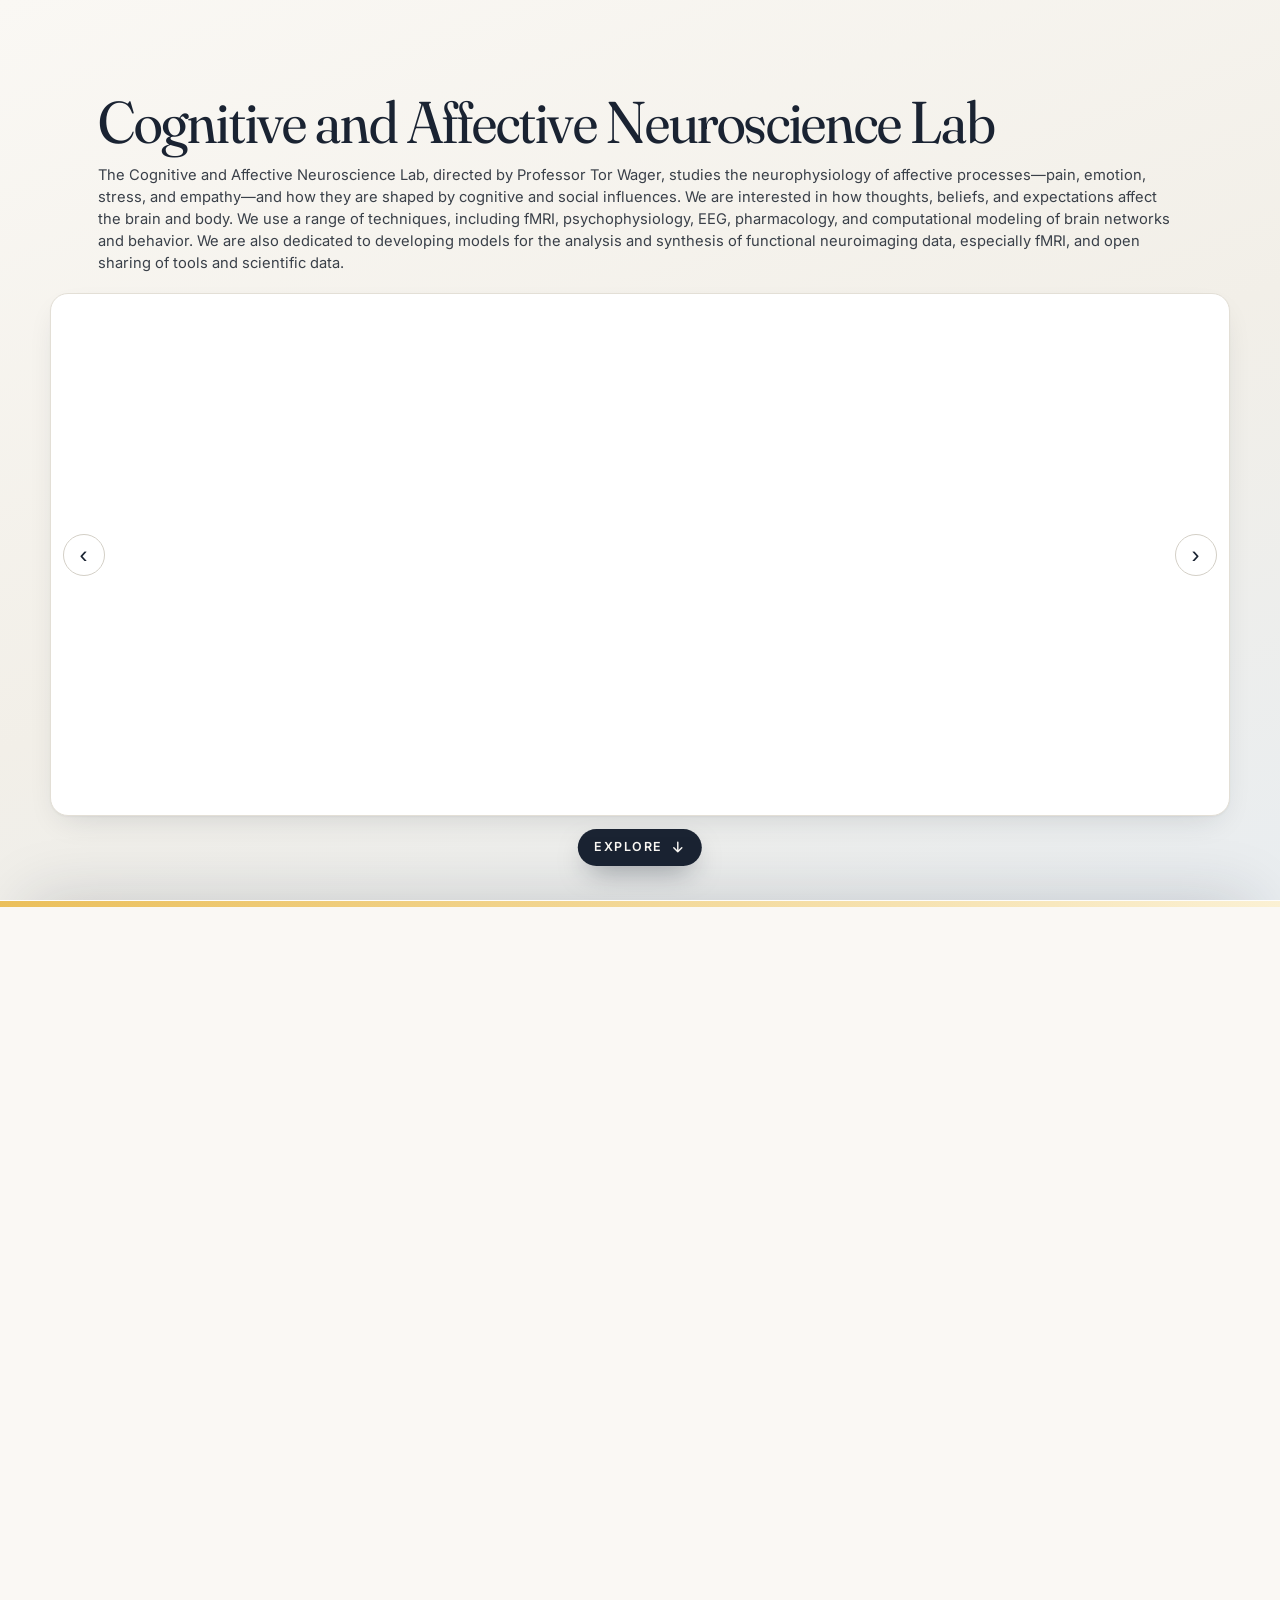
==== site/index.html @ 68ef362b "Link papers to GitHub code, paradigms and data; add Neuromarker Gallery tiles - 69 new links in data" ====
<!doctype html>
<html lang="en">
<head>
<meta charset="utf-8">
<meta name="viewport" content="width=device-width, initial-scale=1">
<title>CANlab · Cognitive and Affective Neuroscience Lab, Dartmouth</title>
<meta name="description" content="The Cognitive and Affective Neuroscience Lab (Tor Wager, Dartmouth College) studies the neurophysiology of pain, emotion, stress and empathy, and how beliefs, expectations and social context shape the brain and body. Publications, people, research themes, tools and news.">
<link rel="alternate" type="application/rss+xml" title="CANlab: new papers" href="feed.xml">
<link rel="preconnect" href="https://fonts.googleapis.com"><link rel="preconnect" href="https://fonts.gstatic.com" crossorigin>
<link href="https://fonts.googleapis.com/css2?family=Fraunces:ital,opsz,wght,SOFT@0,9..144,300..600,0..100;1,9..144,300..600,0..100&family=Inter:wght@400;500;600&family=JetBrains+Mono:wght@400;500&display=swap" rel="stylesheet">
<meta property="og:site_name" content="CANlab">
<meta property="og:title" content="CANlab · Cognitive and Affective Neuroscience Lab, Dartmouth">
<meta property="og:description" content="How beliefs, expectations and social context shape pain, emotion and the body. Publications, people, research, tools and news from Tor Wager's lab at Dartmouth.">
<meta property="og:type" content="website">
<meta property="og:url" content="https://torwager.github.io/canlab/">
<meta property="og:image" content="https://torwager.github.io/canlab/assets/og.jpg">
<meta property="og:image:width" content="1200"><meta property="og:image:height" content="630">
<meta property="og:image:alt" content="CANlab logo: a brain outline linked to three response surfaces, Cognitive and Affective Neuroscience">
<meta name="twitter:card" content="summary_large_image">
<meta name="twitter:image" content="https://torwager.github.io/canlab/assets/og.jpg">
<link rel="canonical" href="https://torwager.github.io/canlab/">
<link rel="icon" href="assets/favicon.svg?v=3" type="image/svg+xml"><link rel="alternate icon" href="assets/favicon-32.png?v=3" sizes="32x32"><link rel="apple-touch-icon" href="assets/apple-touch-icon.png?v=3">
<link rel="stylesheet" href="assets/app.css?v=6">
<script type="application/ld+json">
{"@context":"https://schema.org","@type":"ResearchOrganization","name":"Cognitive and Affective Neuroscience Lab","alternateName":"CANlab","url":"https://torwager.github.io/canlab/","logo":"https://torwager.github.io/canlab/assets/icon-192.png","parentOrganization":{"@type":"CollegeOrUniversity","name":"Dartmouth College","url":"https://home.dartmouth.edu/"},"founder":{"@type":"Person","name":"Tor D. Wager","jobTitle":"Diana L. Taylor Distinguished Professor in Neuroscience","sameAs":["https://scholar.google.com/citations?user=8b7b-6EAAAAJ","https://github.com/torwager"]},"address":{"@type":"PostalAddress","addressLocality":"Hanover","addressRegion":"NH","addressCountry":"US"},"sameAs":["https://github.com/canlab","https://canlab.github.io","https://sites.dartmouth.edu/canlab/"]}
</script>
<style>
  .curtain { position: relative; }
  .curtain-media { position: sticky; top: 0; height: 100vh; height: 100svh; overflow: hidden; z-index: 0; background: linear-gradient(160deg, var(--bg) 0%, var(--bg-2) 55%, var(--bg-3) 100%); }
  .curtain-media { display: flex; flex-direction: column; }
  .banner-wrap { padding: 88px var(--pad) 0; max-width: var(--max); margin: 0 auto; width: 100%; }
  .banner { font-size: clamp(1.9rem, 4.6vw, 4.2rem); letter-spacing: -.015em; margin: 0 0 .5rem; max-width: none; white-space: nowrap; }
  @media (max-width: 760px) { .banner { white-space: normal; } }
  .banner-wrap .lede { font-size: clamp(.92rem, 1.05vw, 1.02rem); color: var(--ink-2); max-width: none; margin: 0 0 1.2rem; line-height: 1.5; }
  .gallery { position: relative; flex: 1; min-height: 0; margin: 0 var(--pad) 84px; max-width: var(--max); width: calc(100% - 2 * var(--pad)); align-self: center; border-radius: var(--radius); overflow: hidden; background: #fff; border: 1px solid var(--line); box-shadow: var(--shadow); }
  .gallery-track { position: absolute; inset: 0; }
  .gallery-track .frame { position: absolute; inset: 0; display: flex; gap: 6px; padding: 6px; background: #fff; opacity: 0; transition: opacity .9s var(--ease); }
  .gallery-track .frame.on { opacity: 1; }
  .gallery-track .frame img { height: 100%; min-width: 0; object-fit: cover; border-radius: 8px; display: block; }
  .gallery-btn { position: absolute; top: 50%; transform: translateY(-50%); width: 42px; height: 42px; border-radius: 50%; border: 1px solid var(--line-2); background: color-mix(in srgb, var(--surface) 85%, transparent); color: var(--ink); font-size: 1.5rem; line-height: 1; cursor: pointer; z-index: 2; display: grid; place-items: center; backdrop-filter: blur(6px); }
  .gallery-btn.prev { left: 12px; } .gallery-btn.next { right: 12px; }
  .gallery-btn:hover { border-color: var(--ink); }
  .gallery-dots { position: absolute; left: 0; right: 0; bottom: 10px; display: flex; justify-content: center; gap: 6px; z-index: 2; }
  .gallery-dots button { width: 8px; height: 8px; border-radius: 50%; border: none; background: var(--line-2); cursor: pointer; padding: 0; }
  .gallery-dots button.on { background: var(--amber-deep); width: 22px; border-radius: 4px; }
  .explore { display: grid; grid-template-columns: minmax(280px, 0.9fr) minmax(0, 1.1fr); gap: 2rem; align-items: start; }
  @media (max-width: 860px) { .explore { grid-template-columns: 1fr; } }
  .explore .tiles { grid-template-columns: 1fr; gap: .7rem; }
  .explore .tile { min-height: 0; padding: .9rem 1.1rem; flex-direction: row; align-items: center; gap: .9rem; }
  .explore .tile > div { display: grid; grid-template-columns: 40px minmax(0, 1fr); column-gap: .9rem; align-items: center; flex: 1; min-width: 0; }
  .explore .tile .ic { width: 64px; height: 64px; margin: 0; grid-row: 1 / span 2; }
  .explore .tile > div { grid-template-columns: 64px minmax(0, 1fr); }
  .tile .ic.thumb { overflow: hidden; padding: 0; background: var(--surface-2); }
  .tile .ic.thumb img { width: 100%; height: 100%; object-fit: cover; display: block; transition: transform .35s var(--ease); }
  .tile:hover .ic.thumb img { transform: scale(1.08); }
  .explore .tile h3 { font-size: 1.05rem; margin: 0 0 .1rem; }
  .explore .tile p { font-size: .82rem; margin: 0; }
  .explore .tile .go { flex: none; font-size: .82rem; }
  .explore .tile .go span { display: none; }
  .hero-stage { position: sticky; top: 90px; display: block; width: 100%; }
  .hero-stage .hero-canvas-wrap { aspect-ratio: 1 / 1; width: 100%; max-width: 640px; margin: 0 auto; }
  .scroll-cue { position: absolute; left: 50%; bottom: 34px; transform: translateX(-50%); z-index: 3; }
  .scroll-cue a { display: inline-flex; align-items: center; gap: .6em; padding: .7em 1.3em; border-radius: 999px; background: var(--ink); color: var(--bg); font-size: .78rem; font-weight: 600; letter-spacing: .12em; text-transform: uppercase; box-shadow: 0 12px 28px -10px rgba(26,35,50,.55); transition: transform .3s var(--ease); }
  .scroll-cue a:hover { transform: translateY(-2px); }
  .scroll-cue a svg { width: 16px; height: 16px; animation: nudge 1.8s infinite; }
  @keyframes nudge { 0%,100% { transform: translateY(0); } 50% { transform: translateY(4px); } }
  @media (max-width: 720px) { .scroll-cue { display: none; } .curtain-media { height: auto; min-height: 100svh; } .gallery { min-height: 260px; margin-bottom: 24px; } }
  .curtain-body { position: relative; z-index: 1; background: var(--bg); box-shadow: 0 -30px 60px -30px rgba(26,35,50,.18); border-top: 1px solid rgba(255,255,255,.7); }
  .curtain-body::before { content: ""; display: block; height: 6px; background: linear-gradient(90deg, var(--amber), var(--amber-soft)); opacity: .9; }
  @media (prefers-reduced-motion: reduce) { .curtain-media { position: relative; height: auto; min-height: 80vh; } }
  .section { padding: clamp(56px, 8vw, 104px) 0; margin: 0; display: block; }
  .section-tight { padding: clamp(36px, 5vw, 64px) 0; }
  .section-head { display: grid; grid-template-columns: 1fr; gap: 1rem; margin-bottom: clamp(28px, 4vw, 48px); align-items: end; }
  @media (min-width: 900px) { .section-head { grid-template-columns: 1.1fr 1fr; gap: 3rem; } }
  .section-head p { margin: 0; color: var(--ink-2); font-size: 1.08rem; }
  .facts { display: grid; gap: 1.5rem; grid-template-columns: repeat(2, 1fr); border-top: 1px solid var(--line); border-bottom: 1px solid var(--line); padding: 1.8rem 0; margin: 0 0 2rem; }
  @media (min-width: 760px) { .facts { grid-template-columns: repeat(3, 1fr); } }
  .facts dt { font-size: .74rem; letter-spacing: .12em; text-transform: uppercase; color: var(--muted); margin-bottom: .3rem; }
  .facts dd { margin: 0; font-family: var(--serif); font-size: 1.6rem; line-height: 1.2; }
  .latest { display: grid; gap: .8rem; grid-template-columns: 1fr; }
  @media (min-width: 860px) { .latest { grid-template-columns: repeat(3, 1fr); } }
  .latest .paper { min-height: 100%; }
  .darkstrip { background: var(--ink); color: #eef0f3; }
  .darkstrip h2 { color: #fff; }
  .darkstrip p { color: #b7bec9; }
  .darkstrip .wrap { display: grid; gap: 2rem; grid-template-columns: 1fr; align-items: center; }
  @media (min-width: 860px) { .darkstrip .wrap { grid-template-columns: 1.2fr 1fr; gap: 3rem; } }
  .darkstrip .tools { display: grid; gap: .6rem; }
  .darkstrip .tools a { display: block; padding: .8rem 1rem; border-radius: 12px; background: rgba(255,255,255,.06); border: 1px solid rgba(255,255,255,.12); color: #eef0f3; text-decoration: none; transition: background .2s; }
  .darkstrip .tools a:hover { background: rgba(255,255,255,.12); }
  .darkstrip .tools b { display: block; font-family: var(--serif); font-size: 1.05rem; }
  .darkstrip .tools span { font-size: .85rem; color: #b7bec9; }
  .labphoto { border-radius: var(--radius); overflow: hidden; border: 1px solid var(--line); box-shadow: var(--shadow); }
  .labphoto img { width: 100%; display: block; }
  .about-grid { display: grid; gap: 2rem; grid-template-columns: 1fr; align-items: center; }
  @media (min-width: 860px) { .about-grid { grid-template-columns: 1fr 1.1fr; } }
</style>
</head>
<body>
<div id="site-header"></div>
<main>
<section class="curtain">
  <div class="curtain-media" id="hero">
    <div class="banner-wrap">
      <h1 class="banner">Cognitive and Affective Neuroscience Lab</h1>
      <p class="lede">The Cognitive and Affective Neuroscience Lab, directed by Professor Tor Wager, studies the neurophysiology of affective processes—pain, emotion, stress, and empathy—and how they are shaped by cognitive and social influences. We are interested in how thoughts, beliefs, and expectations affect the brain and body. We use a range of techniques, including fMRI, psychophysiology, EEG, pharmacology, and computational modeling of brain networks and behavior. We are also dedicated to developing models for the analysis and synthesis of functional neuroimaging data, especially fMRI, and open sharing of tools and scientific data.</p>
    </div>
    <div class="gallery" id="gallery" aria-label="Pictures from the lab's research" role="region">
      <div class="gallery-track" id="gallery-track"></div>
      <button class="gallery-btn prev" id="gprev" aria-label="Previous picture">‹</button>
      <button class="gallery-btn next" id="gnext" aria-label="Next picture">›</button>
      <div class="gallery-dots" id="gdots"></div>
    </div>
    <div class="scroll-cue"><a href="#start">Explore <svg viewBox="0 0 24 24" fill="none" stroke="currentColor" stroke-width="2.2" stroke-linecap="round" stroke-linejoin="round"><path d="M12 5v14M6 13l6 6 6-6"/></svg></a></div>
  </div>

  <div class="curtain-body" id="start">
    <section class="section-tight">
      <div class="wrap">
        <dl class="facts rv" id="facts">
          <div><dt>Publications</dt><dd class="tnum" id="f-papers">400+</dd></div>
          <div><dt>Since</dt><dd class="tnum" id="f-since">2000</dd></div>
          <div><dt>Lab members past &amp; present</dt><dd class="tnum" id="f-people">…</dd></div>
        </dl>
        <div class="section-head"><div class="rv"><p class="eyebrow">Sections</p><h2>Explore the lab</h2></div></div>
        <div class="explore">
          <div class="tiles">
          <a class="tile glow rv" href="research.html"><div><div class="ic thumb"><img src="assets/img/tile-research.jpg" alt=""></div><h3>Research</h3><p>Belief and expectation, brain-body interactions, affect and emotion, pain biomarkers, craving, and individualized brain models.</p></div><span class="go"><span>Research themes </span><svg viewBox="0 0 24 24" fill="none" stroke="currentColor" stroke-width="2" stroke-linecap="round" stroke-linejoin="round"><path d="M5 12h14M13 6l6 6-6 6"/></svg></span></a>
          <a class="tile glow rv rv-d1" href="publications.html"><div><div class="ic thumb"><img src="assets/img/tile-publications.jpg" alt=""></div><h3>Publications</h3><p>Every paper since 2000 with PDFs, brain maps, code and data, searchable by keyword and filterable by topic, approach and type.</p></div><span class="go"><span>Search the papers </span><svg viewBox="0 0 24 24" fill="none" stroke="currentColor" stroke-width="2" stroke-linecap="round" stroke-linejoin="round"><path d="M5 12h14M13 6l6 6-6 6"/></svg></span></a>
          <a class="tile glow rv rv-d2" href="people.html"><div><div class="ic thumb"><img src="assets/img/tile-people.jpg" alt=""></div><h3>People</h3><p>Postdocs, graduate students, staff and research assistants, plus alumni of the lab at Dartmouth, Colorado and Columbia.</p></div><span class="go"><span>Meet the lab </span><svg viewBox="0 0 24 24" fill="none" stroke="currentColor" stroke-width="2" stroke-linecap="round" stroke-linejoin="round"><path d="M5 12h14M13 6l6 6-6 6"/></svg></span></a>
          <a class="tile glow rv" href="resources.html"><div><div class="ic thumb"><img src="assets/img/tile-resources.jpg" alt=""></div><h3>Tools &amp; training</h3><p>Open-source neuroimaging toolboxes, brain signature patterns, datasets, the Principles of fMRI book and Coursera courses.</p></div><span class="go"><span>Tools and courses </span><svg viewBox="0 0 24 24" fill="none" stroke="currentColor" stroke-width="2" stroke-linecap="round" stroke-linejoin="round"><path d="M5 12h14M13 6l6 6-6 6"/></svg></span></a>
          <a class="tile glow rv rv-d1" href="news.html"><div><div class="ic thumb"><img src="assets/img/tile-news.jpg" alt=""></div><h3>News</h3><p>Lab news and press coverage, from the Wall Street Journal and Nature to podcasts and radio, updated automatically.</p></div><span class="go"><span>Latest news </span><svg viewBox="0 0 24 24" fill="none" stroke="currentColor" stroke-width="2" stroke-linecap="round" stroke-linejoin="round"><path d="M5 12h14M13 6l6 6-6 6"/></svg></span></a>
          <a class="tile glow rv rv-d2" href="network.html"><div><div class="ic thumb"><img src="assets/img/tile-network.jpg" alt=""></div><h3>Collaborator network</h3><p>An interactive map of the lab's co-authors, computed in your browser from the publication database.</p></div><span class="go"><span>Explore the network </span><svg viewBox="0 0 24 24" fill="none" stroke="currentColor" stroke-width="2" stroke-linecap="round" stroke-linejoin="round"><path d="M5 12h14M13 6l6 6-6 6"/></svg></span></a>
          <a class="tile glow rv" href="join.html"><div><div class="ic thumb"><img src="assets/img/tile-join.jpg" alt=""></div><h3>Join us</h3><p>Open positions, how to apply as a postdoc, student or visiting scholar, and how to participate in a study.</p></div><span class="go"><span>Join or participate </span><svg viewBox="0 0 24 24" fill="none" stroke="currentColor" stroke-width="2" stroke-linecap="round" stroke-linejoin="round"><path d="M5 12h14M13 6l6 6-6 6"/></svg></span></a>
          <a class="tile glow rv rv-d1" href="mylist.html"><div><div class="ic thumb"><img src="assets/img/tile-mylist.jpg" alt=""></div><h3>Reading lists</h3><p>Star papers into your own lists, export them to Zotero, EndNote or BibTeX, and sign in to sync across devices.</p></div><span class="go"><span>My list </span><svg viewBox="0 0 24 24" fill="none" stroke="currentColor" stroke-width="2" stroke-linecap="round" stroke-linejoin="round"><path d="M5 12h14M13 6l6 6-6 6"/></svg></span></a>
          </div>
          <div class="hero-stage rv rv-d1"><div class="hero-canvas-wrap" role="img" aria-label="An interactive network graph. Moving the cursor over a node sends pulses of light along its connections."><canvas id="hero-canvas"></canvas></div></div>
        </div>
      </div>
    </section>

    <section class="section">
      <div class="wrap">
        <div class="section-head">
          <div class="rv"><p class="eyebrow">Latest</p><h2>Recent papers</h2></div>
          <p class="rv rv-d1">The most recent publications and preprints. <a href="publications.html">Browse all papers</a> or subscribe by <a href="feed.xml">RSS</a>.</p>
        </div>
        <div class="latest rv rv-d1" id="latest"><div class="spinner">Loading…</div></div>
      </div>
    </section>

    <section class="section-tight">
      <div class="wrap">
        <div class="section-head">
          <div class="rv"><p class="eyebrow">In the news</p><h2>Recent coverage</h2></div>
          <p class="rv rv-d1">Press, podcasts and lab announcements. <a href="news.html">All news</a>.</p>
        </div>
        <div class="strip-news cards rv rv-d1" id="newsstrip"><div class="spinner">Loading…</div></div>
      </div>
    </section>

    <section class="section darkstrip">
      <div class="wrap">
        <div class="rv">
          <p class="eyebrow">Open science</p>
          <h2>Tools, data and brain signatures, shared openly</h2>
          <p>The lab maintains a family of open-source MATLAB toolboxes for neuroimaging analysis, publishes its brain signature patterns and atlases, releases data from published studies, and runs the Science of Placebo research hub. Everything on this site, including the publication database and its tags, is open on GitHub.</p>
          <p><a class="btn primary" href="resources.html">Tools &amp; training</a> <a class="btn btn-ghost" href="https://github.com/canlab" target="_blank" rel="noopener" style="color:#fff">CANlab on GitHub ↗</a></p>
        </div>
        <div class="tools rv rv-d1">
          <a href="https://github.com/canlab/CanlabCore" target="_blank" rel="noopener"><b>CANlab Core Tools</b><span>Object-oriented neuroimaging analysis and multivariate prediction in MATLAB</span></a>
          <a href="https://github.com/canlab/Neuroimaging_Pattern_Masks" target="_blank" rel="noopener"><b>Neuroimaging Pattern Masks</b><span>Brain signatures (SIIPS, PINES, VPS and more), atlases and meta-analysis masks; the NPS is available on request</span></a>
          <a href="https://scienceofplacebo.org" target="_blank" rel="noopener"><b>Science of Placebo</b><span>A daily-updated research hub and database of placebo and nocebo research</span></a>
        </div>
      </div>
    </section>

    <section class="section">
      <div class="wrap about-grid">
        <div class="labphoto rv"><img src="assets/img/2019_12_canlab.jpg" alt="Members of the Cognitive and Affective Neuroscience Lab" loading="lazy"></div>
        <div class="rv rv-d1">
          <p class="eyebrow">About the lab</p>
          <h2>Founded in 2004, at Dartmouth since 2019</h2>
          <p>Tor Wager is the Diana L. Taylor Distinguished Professor in Neuroscience at Dartmouth College. He has directed the Cognitive and Affective Neuroscience Laboratory since 2004, first at Columbia University, then at the University of Colorado Boulder, and now at Dartmouth. The lab works on the neurophysiology of affective processes and on analysis methods for functional neuroimaging, and shares its ideas, tools and data with the scientific community and the public.</p>
          <p><a class="btn" href="people.html">People</a> <a class="btn" href="about.html">About this site</a></p>
        </div>
      </div>
    </section>
  </div>
</section>
</main>
<div id="site-footer"></div>
<script src="assets/config.js?v=6"></script>
<script src="assets/app.js?v=6"></script>
<script src="assets/layout.js?v=6"></script>
<script src="assets/hero.js?v=6"></script>
<script>
(async function () {
  const track = document.getElementById("gallery-track"), dots = document.getElementById("gdots");
  if (!track) return;
  let frames = [];
  try { frames = await (await fetch("assets/gallery/frames.json")).json(); } catch (e) { return; }
  const N = frames.length, els = [];
  frames.forEach((fr, i) => {
    const d = document.createElement("div"); d.className = "frame";
    fr.forEach(im => { const el = new Image(); el.src = "assets/gallery/" + im.src; el.alt = ""; el.loading = i > 1 ? "lazy" : "eager"; el.style.flex = im.ar + " 1 0"; d.appendChild(el); });
    track.appendChild(d); els.push(d);
    const b = document.createElement("button"); b.setAttribute("aria-label", "Pictures " + (i + 1)); b.onclick = () => go(i, true); dots.appendChild(b);
  });
  let cur = 0, timer = null;
  const reduce = window.matchMedia("(prefers-reduced-motion: reduce)").matches;
  function go(i, manual) { cur = (i + N) % N; els.forEach((d, k) => d.classList.toggle("on", k === cur)); dots.querySelectorAll("button").forEach((b, k) => b.classList.toggle("on", k === cur)); if (manual) restart(); }
  function restart() { clearInterval(timer); if (!reduce) timer = setInterval(() => go(cur + 1), 6000); }
  document.getElementById("gprev").onclick = () => go(cur - 1, true);
  document.getElementById("gnext").onclick = () => go(cur + 1, true);
  document.addEventListener("visibilitychange", () => { if (document.hidden) clearInterval(timer); else restart(); });
  go(0); restart();
})();
(async function () {
  const { state } = await CL.loadCore();
  const s = state.stats;
  document.getElementById("f-papers").textContent = s.n.toLocaleString();
  document.getElementById("f-since").textContent = s.y0 || "";
  document.getElementById("f-people").textContent = s.n_people || "";
  const recent = state.index.slice().sort((a, b) => ((b.y || 0) - (a.y || 0)) || (b.d || "").localeCompare(a.d || "") || (b.added || "").localeCompare(a.added || "")).slice(0, 3);
  document.getElementById("latest").innerHTML = recent.map(r => CL.paperCard(r)).join("");
  CL.bindStars(document.getElementById("latest"));
  try {
    const posts = await CL.getJSON("data/news_posts.json");
    let feed = []; try { feed = (await CL.getJSON("data/news.json")).items || []; } catch (e) { /* none yet */ }
    const items = posts.map(p => ({ t: p.title, d: p.date, u: "news.html#" + p.id, src: "CANlab", img: p.image ? "assets/img/" + p.image : null })).concat(feed.map(f => ({ t: f.title, d: f.date, u: f.url, src: f.source, img: null }))).sort((a, b) => b.d.localeCompare(a.d)).slice(0, 3);
    document.getElementById("newsstrip").innerHTML = items.map(i => `<article class="card"><span class="date">${CL.fmtDate(i.d)}</span><h3><a href="${CL.esc(i.u)}">${CL.esc(i.t)}</a></h3><p>${CL.esc(i.src)}</p></article>`).join("");
  } catch (e) { document.getElementById("newsstrip").innerHTML = ""; }
})().catch(e => console.error("landing:", e));
</script>
</body>
</html>
---- site/assets/app.css ----
/* ==========================================================================
   Science of Placebo — site styles
   Same family as the Elements of fMRI site: warm paper, Fraunces display + Inter text,
   amber reserved for energy/interaction. Steel blue is the "pill" secondary.
   ========================================================================== */
:root {
  --bg: #faf8f4; --bg-2: #f2efe8; --bg-3: #e9edf0;
  --ink: #1a2332; --ink-2: #3a4049; --muted: #646b75;
  --line: #e3dfd6; --line-2: #d3cfc6;
  --amber: #e9b949; --amber-deep: #c7931a; --amber-soft: #fbf0d0;
  --steel: #6f8fb0; --steel-deep: #3f6390; --steel-soft: #e3ebf3;
  --white: #ffffff; --surface: #ffffff; --surface-2: #f2efe8;
  --ok: #1f7a4d; --ok-soft: #ddf3e7; --warn: #8a6100; --warn-soft: #fff1cc; --nocebo: #b7410e; --nocebo-soft: #fbe9e0;
  --shadow: 0 1px 2px rgba(26,35,50,.04), 0 12px 32px -12px rgba(26,35,50,.16);
  --radius: 18px; --radius-sm: 10px; --max: 1180px; --pad: clamp(20px, 4vw, 48px);
  --serif: "Fraunces", "Iowan Old Style", "Palatino Linotype", Georgia, serif;
  --sans: "Inter", -apple-system, BlinkMacSystemFont, "Segoe UI", Helvetica, Arial, sans-serif;
  --mono: "JetBrains Mono", "SFMono-Regular", Menlo, monospace;
  --ease: cubic-bezier(.2,.7,.2,1);
  color-scheme: light;
}
@media (prefers-color-scheme: dark) {
  :root:not([data-theme="light"]) {
    --bg: #12161d; --bg-2: #181d26; --bg-3: #1d232e; --ink: #e8e6df; --ink-2: #c3c1b8; --muted: #8e938f;
    --line: #2a303a; --line-2: #3a414d; --amber: #e9b949; --amber-deep: #f0c45b; --amber-soft: #3a2f10;
    --steel: #8fb0d2; --steel-deep: #a9c4e0; --steel-soft: #1e2c3d; --white: #1a2029; --surface: #1a2029; --surface-2: #232a35;
    --ok: #6fcf97; --ok-soft: #173124; --warn: #e8c15a; --warn-soft: #3a2f10; --nocebo: #f0a07a; --nocebo-soft: #3a2419;
    --shadow: 0 1px 2px rgba(0,0,0,.4), 0 12px 32px -12px rgba(0,0,0,.6);
    color-scheme: dark;
  }
}
:root[data-theme="dark"] {
  --bg: #12161d; --bg-2: #181d26; --bg-3: #1d232e; --ink: #e8e6df; --ink-2: #c3c1b8; --muted: #8e938f;
  --line: #2a303a; --line-2: #3a414d; --amber: #e9b949; --amber-deep: #f0c45b; --amber-soft: #3a2f10;
  --steel: #8fb0d2; --steel-deep: #a9c4e0; --steel-soft: #1e2c3d; --white: #1a2029; --surface: #1a2029; --surface-2: #232a35;
  --ok: #6fcf97; --ok-soft: #173124; --warn: #e8c15a; --warn-soft: #3a2f10; --nocebo: #f0a07a; --nocebo-soft: #3a2419;
  --shadow: 0 1px 2px rgba(0,0,0,.4), 0 12px 32px -12px rgba(0,0,0,.6);
  color-scheme: dark;
}

*, *::before, *::after { box-sizing: border-box; }
html { scroll-behavior: smooth; -webkit-text-size-adjust: 100%; }
body { margin: 0; background: var(--bg); color: var(--ink); font-family: var(--sans); font-size: 16px; line-height: 1.6; -webkit-font-smoothing: antialiased; }
img { max-width: 100%; height: auto; display: block; }
a { color: inherit; text-decoration: none; }
p a, li a, dd a, .prose a, .paper .links a, .meta a, .res a, .card a, .kv a { color: var(--steel-deep); text-decoration: underline; text-decoration-color: var(--line-2); text-underline-offset: 3px; }
p a:hover, li a:hover, .paper .links a:hover { text-decoration-color: var(--amber-deep); }
h1, h2, h3 { font-family: var(--serif); font-weight: 400; letter-spacing: -.01em; line-height: 1.15; margin: 0 0 .4em; text-wrap: balance; }
h1 { font-size: clamp(2rem, 4.2vw, 3rem); font-variation-settings: "opsz" 144, "SOFT" 40; }
h2 { font-size: clamp(1.5rem, 2.6vw, 2.1rem); font-variation-settings: "opsz" 96; }
h3 { font-size: 1.25rem; }
p { margin: 0 0 .9em; }
code, .mono { font-family: var(--mono); font-size: .85em; }
:focus-visible { outline: 2px solid var(--amber-deep); outline-offset: 2px; }
.tnum { font-variant-numeric: tabular-nums; }
.muted { color: var(--muted); }
.small { font-size: .88rem; }
.eyebrow { font-size: .76rem; font-weight: 600; letter-spacing: .14em; text-transform: uppercase; color: var(--amber-deep); margin: 0 0 .8rem; display: inline-flex; align-items: center; gap: .6em; }
.eyebrow::before { content: ""; width: 26px; height: 1px; background: var(--amber-deep); }
.wrap { max-width: var(--max); margin: 0 auto; padding-left: var(--pad); padding-right: var(--pad); }
main.wrap { padding-top: 104px; padding-bottom: 4rem; }
::selection { background: var(--amber-soft); }

/* Header (fixed, blurs on scroll) */
.site-header { position: fixed; inset: 0 0 auto 0; z-index: 50; height: 72px; display: flex; align-items: center; transition: background .35s, box-shadow .35s; }
.site-header.solid, .site-header.scrolled { background: color-mix(in srgb, var(--bg) 86%, transparent); backdrop-filter: blur(14px); -webkit-backdrop-filter: blur(14px); box-shadow: 0 1px 0 var(--line); }
.site-header .wrap { width: 100%; display: flex; align-items: center; justify-content: space-between; gap: 1rem; }
.brand { font-family: var(--serif); font-size: 1.15rem; display: flex; align-items: center; gap: .6em; white-space: nowrap; }
.brand b { font-weight: 600; }
.pill-logo { width: 30px; height: 15px; border-radius: 8px; display: inline-block; background: linear-gradient(90deg, var(--steel) 50%, var(--amber) 50%); box-shadow: inset 0 0 0 1.5px rgba(26,35,50,.25); }
.nav { display: flex; gap: .1rem; align-items: center; flex-wrap: nowrap; }
.nav a { padding: .5em .7em; border-radius: 999px; font-size: .88rem; font-weight: 500; color: var(--ink-2); transition: background .2s, color .2s; }
.nav a:hover { background: rgba(26,35,50,.06); color: var(--ink); }
.nav a.active { background: var(--amber-soft); color: var(--ink); font-weight: 600; }
.nav a.cta { background: var(--amber); color: #1a2332; font-weight: 600; margin-left: .4rem; }
.menu { position: relative; }
.menu-list { display: none; position: absolute; top: 100%; left: 0; min-width: 180px; background: var(--surface); border: 1px solid var(--line); border-radius: 12px; box-shadow: var(--shadow); padding: .35rem; flex-direction: column; z-index: 60; }
.menu-list a { display: block; padding: .5em .8em; border-radius: 8px; font-size: .9rem; color: var(--ink-2); }
.menu-list a:hover { background: var(--surface-2); color: var(--ink); }
.menu:hover .menu-list, .menu:focus-within .menu-list, .menu.open .menu-list { display: flex; }
@media (max-width: 900px) { .menu-list { position: static; display: flex; box-shadow: none; border: none; padding-left: 1rem; } }
.nav-toggle { display: none; background: none; border: 1px solid var(--line-2); border-radius: 999px; width: 42px; height: 42px; cursor: pointer; align-items: center; justify-content: center; }
.nav-toggle span { display: block; width: 18px; height: 2px; background: var(--ink); position: relative; }
.nav-toggle span::before, .nav-toggle span::after { content: ""; position: absolute; left: 0; width: 18px; height: 2px; background: var(--ink); }
.nav-toggle span::before { top: -6px; } .nav-toggle span::after { top: 6px; }
@media (max-width: 900px) {
  .nav-toggle { display: inline-flex; }
  .nav { position: fixed; top: 72px; left: 0; right: 0; background: color-mix(in srgb, var(--bg) 97%, transparent); backdrop-filter: blur(14px); flex-direction: column; align-items: stretch; padding: .6rem var(--pad) 1.2rem; border-bottom: 1px solid var(--line); transform: translateY(-8px); opacity: 0; pointer-events: none; transition: opacity .25s, transform .25s; }
  .nav.open { opacity: 1; transform: none; pointer-events: auto; }
}

/* Buttons */
.btn { display: inline-flex; align-items: center; gap: .55em; padding: .7em 1.25em; border-radius: 999px; font: inherit; font-weight: 600; font-size: .92rem; border: 1px solid transparent; cursor: pointer; white-space: nowrap; transition: transform .25s var(--ease), box-shadow .25s var(--ease), background .25s, border-color .25s; background: var(--surface); color: var(--ink); border-color: var(--line-2); }
.btn:hover { transform: translateY(-2px); border-color: var(--ink); }
.btn.primary, .btn-amber { background: var(--amber); color: #1a2332; border-color: transparent; box-shadow: 0 10px 24px -10px rgba(199,147,26,.7); }
.btn.primary:hover, .btn-amber:hover { background: #f0c45b; }
.btn-ghost { background: color-mix(in srgb, var(--surface) 55%, transparent); backdrop-filter: blur(8px); }
.btn.link { border: none; background: none; color: var(--steel-deep); padding: .3rem .4rem; text-decoration: underline; text-underline-offset: 3px; }
.btn.link:hover { transform: none; }
.btn svg { width: 1em; height: 1em; }
.btn[disabled] { opacity: .45; pointer-events: none; }

/* Page head + stats */
.page-head { margin-bottom: 1.4rem; max-width: 62rem; }
.page-head p { color: var(--ink-2); max-width: 66ch; margin: 0; font-size: 1.05rem; }
.stat-row { display: flex; gap: 2rem; flex-wrap: wrap; margin: .6rem 0 1.6rem; border-top: 1px solid var(--line); border-bottom: 1px solid var(--line); padding: 1rem 0; }
.stat { display: flex; flex-direction: column; }
.stat b { font-family: var(--serif); font-size: 1.6rem; font-weight: 400; line-height: 1.1; }
.stat span { font-size: .74rem; color: var(--muted); text-transform: uppercase; letter-spacing: .1em; }

/* Layout */
.layout { display: grid; grid-template-columns: 272px minmax(0, 1fr); gap: 1.8rem; align-items: start; }
@media (max-width: 880px) { .layout { grid-template-columns: 1fr; } .filters { position: static !important; max-height: none !important; } }
.filters { position: sticky; top: 88px; max-height: calc(100vh - 100px); overflow-y: auto; padding-right: .3rem; }
.filters details { border-top: 1px solid var(--line); padding: .55rem 0; }
.filters details:last-child { border-bottom: 1px solid var(--line); }
.filters summary { cursor: pointer; font-weight: 600; font-size: .78rem; text-transform: uppercase; letter-spacing: .1em; color: var(--ink-2); list-style: none; display: flex; align-items: center; gap: .5rem; }
.filters summary::-webkit-details-marker { display: none; }
.filters summary::before { content: ""; width: 10px; height: 10px; border-radius: 3px; background: var(--ax); flex: none; }
.filters summary .cnt { margin-left: auto; color: var(--muted); font-weight: 500; font-size: .74rem; }
.chipset { display: flex; flex-wrap: wrap; gap: .3rem; padding: .5rem 0 .2rem; }
.filter-top { display: flex; gap: .5rem; align-items: center; margin-bottom: .7rem; flex-wrap: wrap; }
.filter-top .count { font-size: .88rem; color: var(--ink-2); }

/* Chips */
.chip { display: inline-flex; align-items: center; gap: .3rem; font-size: .74rem; font-weight: 600; padding: .18rem .6rem; border-radius: 999px; background: var(--chip-bg, var(--surface-2)); color: var(--chip-fg, var(--ink-2)); border: 1px solid transparent; line-height: 1.35; white-space: nowrap; cursor: pointer; user-select: none; }
.chip:hover { border-color: var(--chip-fg, var(--muted)); }
.chip.on { box-shadow: 0 0 0 2px var(--chip-fg, var(--amber)); }
.chip .x { opacity: .6; font-weight: 800; }
.chip.static { cursor: default; }
.chip.static:hover { border-color: transparent; }

/* My list stars */
.star { font: inherit; font-size: 1.05rem; line-height: 1; background: none; border: none; color: var(--muted); cursor: pointer; padding: 0 .35rem 0 0; vertical-align: -1px; }
.star:hover, .star.on { color: var(--amber-deep); }
.navcount { display: inline-block; min-width: 1.3em; padding: 0 .35em; border-radius: 999px; background: var(--amber); color: #1a2332; font-size: .72rem; font-weight: 700; text-align: center; vertical-align: 1px; }

.exportmenu { position: relative; display: inline-block; }
.exportmenu summary { list-style: none; }
.exportmenu summary::-webkit-details-marker { display: none; }
.exportmenu .menu-list a { white-space: normal; }

/* Paper cards */
.papers { display: flex; flex-direction: column; gap: .75rem; }
.paper { background: var(--surface); border: 1px solid var(--line); border-radius: var(--radius-sm); padding: 1rem 1.15rem; display: grid; gap: .45rem; transition: box-shadow .2s var(--ease), border-color .2s; }
.paper:hover { border-color: var(--line-2); box-shadow: var(--shadow); }
.paper .title { font-family: var(--serif); font-size: 1.12rem; line-height: 1.3; color: var(--ink); }
.paper .title a { color: inherit; }
.paper .meta { font-size: .86rem; color: var(--ink-2); display: flex; flex-wrap: wrap; gap: .25rem .7rem; align-items: baseline; }
.paper .meta .date { font-family: var(--mono); font-size: .76rem; color: var(--muted); }
.paper .summary { color: var(--ink-2); font-size: .95rem; max-width: 80ch; }
.paper .chips { display: flex; flex-wrap: wrap; gap: .3rem; }
.paper .links { display: flex; flex-wrap: wrap; gap: .9rem; font-size: .84rem; }
.badge { font-size: .68rem; font-weight: 700; letter-spacing: .06em; text-transform: uppercase; padding: .1rem .45rem; border-radius: 5px; background: var(--surface-2); color: var(--ink-2); }
.badge.new { background: var(--ok-soft); color: var(--ok); }
.badge.adjacent { background: var(--warn-soft); color: var(--warn); }
.badge.oa { background: var(--steel-soft); color: var(--steel-deep); }
.week-head { font-size: .74rem; font-weight: 600; text-transform: uppercase; letter-spacing: .12em; color: var(--muted); margin: .9rem 0 .1rem; display: flex; align-items: center; gap: .7rem; }
.week-head::after { content: ""; flex: 1; height: 1px; background: var(--line); }

/* Search */
.searchbar { display: flex; gap: .5rem; margin-bottom: .9rem; }
.searchbar input { flex: 1; font: inherit; font-size: 1rem; padding: .7em 1em; border-radius: 999px; border: 1px solid var(--line-2); background: var(--surface); color: var(--ink); }
.searchbar input:focus { border-color: var(--amber-deep); outline: none; }
.sortbar { display: flex; gap: .7rem; align-items: center; font-size: .86rem; color: var(--ink-2); flex-wrap: wrap; }
select, input[type="search"] { font: inherit; }
select { font-size: .86rem; padding: .3rem .5rem; border-radius: 8px; border: 1px solid var(--line-2); background: var(--surface); color: var(--ink); }
.pager { display: flex; gap: .6rem; justify-content: center; margin-top: 1.4rem; align-items: center; }
mark { background: var(--amber-soft); color: inherit; padding: 0 .1em; border-radius: 3px; }

/* Paper detail */
.detail { background: var(--surface); border: 1px solid var(--line); border-radius: var(--radius); padding: 1.6rem 1.8rem; display: grid; gap: 1.1rem; max-width: 920px; box-shadow: var(--shadow); }
.detail h1 { font-size: clamp(1.5rem, 2.6vw, 2rem); }
.detail .abstract { max-width: 75ch; color: var(--ink); }
.detail .kv { display: grid; grid-template-columns: max-content 1fr; gap: .35rem 1rem; font-size: .9rem; }
.detail .kv dt { color: var(--muted); font-weight: 600; }
.detail .kv dd { margin: 0; }
.axis-row { display: grid; grid-template-columns: 150px 1fr; gap: .4rem .8rem; align-items: baseline; font-size: .86rem; }
.axis-row .axis { color: var(--muted); font-weight: 600; text-transform: uppercase; letter-spacing: .08em; font-size: .7rem; }
.callout { border-left: 3px solid var(--amber); background: var(--amber-soft); padding: .8rem 1rem; border-radius: 0 10px 10px 0; font-size: .95rem; }
.callout.nocebo { border-color: var(--nocebo); background: var(--nocebo-soft); }

/* Events + resources */
.cards { display: grid; grid-template-columns: repeat(auto-fill, minmax(300px, 1fr)); gap: .9rem; }
.card { background: var(--surface); border: 1px solid var(--line); border-radius: var(--radius-sm); padding: 1rem 1.1rem; display: grid; gap: .35rem; align-content: start; }
.card h3 { font-size: 1.1rem; margin: 0; }
.card h3 a { color: var(--ink); text-decoration: none; }
.card .where { font-size: .85rem; color: var(--ink-2); }
.card .date { font-family: var(--mono); font-size: .78rem; color: var(--amber-deep); font-weight: 600; }
.card p { font-size: .9rem; color: var(--ink-2); margin: 0; }
.section { margin: 1.8rem 0 .7rem; display: flex; align-items: baseline; gap: .8rem; }
.section h2 { font-size: 1.35rem; margin: 0; }
.section .muted { font-size: .86rem; }
.res-list { display: grid; gap: .5rem; }
.res { display: grid; grid-template-columns: 1fr auto; gap: .2rem 1rem; padding: .75rem .95rem; background: var(--surface); border: 1px solid var(--line); border-radius: var(--radius-sm); }
.res .name { font-weight: 600; }
.res .name a { text-decoration: none; color: var(--ink); }
.res .name a:hover { color: var(--steel-deep); }
.res .sub { grid-column: 1 / -1; color: var(--ink-2); font-size: .88rem; }
.res .country { color: var(--muted); font-size: .8rem; white-space: nowrap; }
.prose { max-width: 72ch; font-size: 1.02rem; }
.prose h2 { margin: 1.8rem 0 .5rem; font-size: 1.5rem; }
.prose ul { padding-left: 1.2rem; }
.prose li { margin: .3rem 0; }
.jips { background: var(--surface); border: 1px solid var(--line); border-radius: var(--radius-sm); padding: 1rem 1.2rem; display: flex; gap: 1rem; align-items: center; flex-wrap: wrap; margin: 1rem 0; box-shadow: var(--shadow); }
.jips b { font-family: var(--serif); font-weight: 600; }
.empty { padding: 2rem; text-align: center; color: var(--muted); border: 1px dashed var(--line-2); border-radius: var(--radius-sm); }
.spinner { color: var(--muted); font-size: .9rem; padding: 1rem 0; }

/* Footer */
.site-footer { border-top: 1px solid var(--line); padding: 2.6rem 0 2.2rem; color: var(--muted); font-size: .88rem; margin-top: 3rem; }
.site-footer .wrap { display: grid; gap: 1.5rem; grid-template-columns: 1fr; }
@media (min-width: 760px) { .site-footer .wrap { grid-template-columns: 1.4fr 1fr 1fr; } }
.site-footer strong { color: var(--ink); font-weight: 600; display: block; margin-bottom: .4rem; }
.site-footer a { color: var(--ink-2); text-decoration: underline; text-decoration-color: var(--line-2); text-underline-offset: 3px; }
.site-footer ul { list-style: none; padding: 0; margin: 0; }
.site-footer li { margin: .3rem 0; }
.site-footer .credit-row { grid-column: 1 / -1; border-top: 1px solid var(--line); padding-top: .9rem; font-size: .78rem; color: var(--muted); }
.site-footer .credit-row a { color: var(--muted); text-decoration-color: var(--line-2); }

/* Tiles (landing + section links) */
.tiles { display: grid; gap: 1.2rem; grid-template-columns: 1fr; }
@media (min-width: 700px) { .tiles { grid-template-columns: repeat(2, 1fr); } }
@media (min-width: 1020px) { .tiles { grid-template-columns: repeat(3, 1fr); } }
.tile { position: relative; display: flex; flex-direction: column; justify-content: space-between; min-height: 230px; padding: 1.7rem; border-radius: var(--radius); background: var(--surface); border: 1px solid var(--line); box-shadow: var(--shadow); overflow: hidden; transition: transform .35s var(--ease), box-shadow .35s var(--ease), border-color .35s; }
.tile:hover { transform: translateY(-6px); box-shadow: 0 2px 4px rgba(26,35,50,.04), 0 28px 48px -20px rgba(26,35,50,.25); border-color: var(--line-2); }
.tile .ic { width: 44px; height: 44px; border-radius: 12px; display: grid; place-items: center; background: var(--amber-soft); color: var(--amber-deep); font-size: 1.25rem; margin-bottom: .2rem; transition: background .35s, color .35s; }
.tile:hover .ic { background: var(--amber); color: #1a2332; }
.tile h3 { margin: .8rem 0 .3rem; font-size: 1.35rem; }
.tile p { margin: 0 0 1.1rem; color: var(--muted); font-size: .95rem; }
.tile .go { display: inline-flex; align-items: center; gap: .5em; font-weight: 600; font-size: .9rem; }
.tile .go svg { width: 18px; height: 18px; transition: transform .3s var(--ease); }
.tile:hover .go svg { transform: translateX(4px); }
@property --glow-angle { syntax: '<angle>'; inherits: false; initial-value: 0deg; }
.glow { position: relative; isolation: isolate; }
.glow::before { content: ""; position: absolute; inset: -1px; border-radius: inherit; padding: 2px; z-index: 1; pointer-events: none; background: conic-gradient(from var(--glow-angle), transparent 0deg, transparent 250deg, rgba(233,185,73,.25) 290deg, #e9b949 330deg, #fff3c4 345deg, transparent 360deg); -webkit-mask: linear-gradient(#000 0 0) content-box, linear-gradient(#000 0 0); -webkit-mask-composite: xor; mask-composite: exclude; opacity: 0; transition: opacity .35s; }
.glow::after { content: ""; position: absolute; inset: -2px; border-radius: inherit; z-index: 0; pointer-events: none; box-shadow: 0 0 0 1px rgba(233,185,73,.35), 0 0 32px -6px rgba(233,185,73,.55); opacity: 0; transition: opacity .35s; }
.glow:hover::before, .glow:focus-within::before { opacity: 1; animation: glow-run 1.7s linear infinite; }
.glow:hover::after, .glow:focus-within::after { opacity: 1; }
@keyframes glow-run { to { --glow-angle: 360deg; } }
@supports not (background: conic-gradient(from var(--glow-angle), red, blue)) { .glow:hover::before { animation: none; background: linear-gradient(120deg, transparent, #e9b949, transparent); } }
.glow > * { position: relative; z-index: 2; }

/* Scroll reveal */
.rv { opacity: 0; transform: translateY(18px); transition: opacity .6s var(--ease), transform .6s var(--ease); }
.rv.in { opacity: 1; transform: none; }
.rv-d1 { transition-delay: .1s; } .rv-d2 { transition-delay: .2s; } .rv-d3 { transition-delay: .3s; }
@media (prefers-reduced-motion: reduce) { .rv { opacity: 1; transform: none; transition: none; } .tile { transition: none; } .glow:hover::before { animation: none; } .paper { transition: none; } }
.sr-only { position: absolute; width: 1px; height: 1px; overflow: hidden; clip: rect(0 0 0 0); }

/* ==========================================================================
   CANlab additions
   ========================================================================== */
.brand-mark { width: 34px; height: 34px; display: inline-grid; place-items: center; border-radius: 9px; background: var(--amber-soft); flex: none; }
.brand-mark img { width: 26px; height: 26px; object-fit: contain; display: block; }
.paper .meta .authors { font-weight: 500; color: var(--ink); }
.paper .meta .journal i { font-style: italic; }
.paper .meta .cites { color: var(--muted); font-size: .8rem; }
.paper .links a.plink { display: inline-flex; align-items: center; gap: .3em; padding: .2em .65em; border-radius: 999px; border: 1px solid var(--line-2); color: var(--ink-2); text-decoration: none; font-size: .8rem; font-weight: 500; background: var(--surface); transition: border-color .2s, background .2s; }
.paper .links a.plink:hover, .detail .plinks a.plink:hover { border-color: var(--ink); text-decoration: none; }
.paper .links a.plink.pdf, .detail .plinks a.plink.pdf { background: var(--amber-soft); border-color: transparent; color: var(--ink); font-weight: 600; }
.paper .links a.plink.maps, .detail .plinks a.plink.maps { background: var(--steel-soft); border-color: transparent; color: var(--steel-deep); }
.paper .links a.plink.detail { border-style: dashed; }
.paper .links a.plink.code, .detail .plinks a.plink.code, .paper .links a.plink.paradigm, .detail .plinks a.plink.paradigm, .paper .links a.plink.data, .detail .plinks a.plink.data { border-color: var(--steel); color: var(--steel-deep); }
.paper .links a.plink.nm, .detail .plinks a.plink.nm { background: var(--ink); border-color: transparent; color: var(--bg); }
.nm-tiles { display: grid; gap: .7rem; }
.nm-tile { display: flex; gap: 1rem; align-items: stretch; border: 1px solid var(--line); border-radius: 14px; overflow: hidden; background: var(--bg-2); color: var(--ink); text-decoration: none; transition: border-color .25s, transform .25s var(--ease), box-shadow .25s; }
.nm-tile:hover { border-color: var(--amber); transform: translateY(-2px); box-shadow: var(--shadow); text-decoration: none; }
.nm-tile img { flex: none; width: 180px; height: auto; aspect-ratio: 36 / 26; object-fit: cover; background: #000; display: block; }
.nm-tile .nm-body { display: flex; flex-direction: column; justify-content: center; gap: .25rem; padding: .8rem 1rem .8rem 0; }
.nm-tile .nm-kicker { font-family: "JetBrains Mono", ui-monospace, monospace; font-size: .72rem; letter-spacing: .04em; text-transform: uppercase; color: var(--amber-deep); }
.nm-tile b { font-family: Fraunces, Georgia, serif; font-weight: 400; font-size: 1.2rem; }
.nm-tile .go { font-weight: 600; font-size: .88rem; }
@media (max-width: 560px) { .nm-tile { flex-direction: column; gap: 0; } .nm-tile img { width: 100%; max-height: 190px; object-fit: contain; } .nm-tile .nm-body { padding: .8rem 1rem; } }
.paper .links { gap: .4rem; }
.year-head { font-family: var(--serif); font-size: 1.5rem; margin: 1.6rem 0 .5rem; display: flex; align-items: baseline; gap: .7rem; scroll-margin-top: 90px; }
.year-head::after { content: ""; flex: 1; height: 1px; background: var(--line); }
.year-head .n { font-family: var(--sans); font-size: .78rem; color: var(--muted); letter-spacing: .08em; text-transform: uppercase; }
.year-nav { display: flex; flex-wrap: wrap; gap: .25rem; margin: .4rem 0 1rem; }
.year-nav a { font-size: .78rem; padding: .2em .55em; border-radius: 999px; border: 1px solid var(--line); color: var(--ink-2); font-variant-numeric: tabular-nums; }
.year-nav a:hover { border-color: var(--amber-deep); color: var(--ink); }
.detail .plinks { display: flex; flex-wrap: wrap; gap: .45rem; align-items: center; }
.detail .plinks a.plink { display: inline-flex; align-items: center; gap: .3em; padding: .45em .95em; border-radius: 999px; border: 1px solid var(--line-2); color: var(--ink-2); text-decoration: none; font-size: .88rem; font-weight: 600; background: var(--surface); }
.detail .chips { display: flex; flex-wrap: wrap; gap: .3rem; }
.detail .chip[data-axis] { cursor: pointer; }
.detail .related li { margin: .3rem 0; }

/* People */
.people-grid { display: grid; gap: 1rem; grid-template-columns: repeat(auto-fill, minmax(210px, 1fr)); }
.person { background: var(--surface); border: 1px solid var(--line); border-radius: var(--radius-sm); overflow: hidden; display: grid; grid-template-rows: auto 1fr; transition: transform .3s var(--ease), box-shadow .3s var(--ease); cursor: pointer; }
.person:hover { transform: translateY(-3px); box-shadow: var(--shadow); }
.person .ph { aspect-ratio: 1 / 1; background: var(--surface-2); overflow: hidden; }
.person .ph img { width: 100%; height: 100%; object-fit: cover; object-position: center 20%; }
.person .who { padding: .8rem .95rem 1rem; }
.person .who b { display: block; font-family: var(--serif); font-size: 1.1rem; font-weight: 500; line-height: 1.2; }
.person .who span { font-size: .82rem; color: var(--muted); }
.person.open { grid-column: 1 / -1; grid-template-columns: 220px 1fr; grid-template-rows: auto; cursor: default; }
@media (max-width: 640px) { .person.open { grid-template-columns: 1fr; } }
.person.open .ph { aspect-ratio: auto; height: 100%; min-height: 220px; }
.person.open .who { display: none; }
.person .bio { display: none; padding: 1rem 1.2rem 1.2rem; font-size: .95rem; color: var(--ink-2); }
.person.open .bio { display: block; }
.person .bio h3 { margin: 0 0 .1rem; font-size: 1.4rem; }
.person .bio p { margin: 0 0 .7em; }
.person .bio .role { color: var(--muted); font-size: .85rem; margin-bottom: .6rem; }
.person .bio .close { float: right; font-size: .8rem; color: var(--steel-deep); text-decoration: underline; cursor: pointer; }
.person .bio .plinks { display: flex; flex-wrap: wrap; gap: .5rem .9rem; font-size: .85rem; }
.people-section { margin: 2rem 0 .8rem; display: flex; align-items: baseline; gap: .8rem; scroll-margin-top: 90px; }
.people-section h2 { font-size: 1.4rem; margin: 0; }
.people-section .muted { font-size: .85rem; }
.pi { display: grid; grid-template-columns: 240px 1fr; gap: 1.6rem; align-items: start; background: var(--surface); border: 1px solid var(--line); border-radius: var(--radius); padding: 1.4rem; box-shadow: var(--shadow); margin-bottom: 1rem; }
@media (max-width: 720px) { .pi { grid-template-columns: 1fr; } }
.pi img { border-radius: 14px; width: 100%; }
.pi h2 { margin: 0 0 .2rem; }
.pi .role { color: var(--muted); font-size: .9rem; margin-bottom: .8rem; }
.pi p { font-size: .98rem; color: var(--ink-2); }
.pi .links { display: flex; flex-wrap: wrap; gap: .4rem; margin-top: .6rem; }

/* Research */
.theme { display: grid; grid-template-columns: 1.1fr 1fr; gap: 2.2rem; align-items: center; padding: clamp(28px, 4vw, 52px) 0; border-top: 1px solid var(--line); scroll-margin-top: 80px; }
.theme.flip { direction: rtl; }
.theme.flip > * { direction: ltr; }
@media (max-width: 860px) { .theme { grid-template-columns: 1fr; gap: 1.2rem; } .theme.flip { direction: ltr; } }
.theme h2 { font-size: clamp(1.5rem, 2.4vw, 2rem); }
.theme .q { font-family: var(--serif); font-size: 1.15rem; color: var(--ink); font-style: italic; margin-bottom: .8rem; line-height: 1.4; }
.theme p { color: var(--ink-2); }
.theme figure { margin: 0; border-radius: var(--radius); overflow: hidden; border: 1px solid var(--line); background: var(--surface); box-shadow: var(--shadow); }
.theme figure img { width: 100%; }
.theme .papers-link { font-size: .88rem; font-weight: 600; }
.theme-nav { display: flex; flex-wrap: wrap; gap: .4rem; margin: .6rem 0 1.2rem; }
.theme-nav a { font-size: .84rem; padding: .35em .8em; border-radius: 999px; border: 1px solid var(--line-2); background: var(--surface); color: var(--ink-2); font-weight: 500; }
.theme-nav a:hover { border-color: var(--amber-deep); color: var(--ink); }

/* News */
.news-list { display: grid; gap: .9rem; grid-template-columns: 1fr; max-width: 900px; }
.post { display: grid; grid-template-columns: 1fr; gap: .4rem; background: var(--surface); border: 1px solid var(--line); border-radius: var(--radius-sm); padding: 1rem 1.2rem; }
.post.has-img { grid-template-columns: 150px 1fr; column-gap: 1.2rem; }
@media (max-width: 560px) { .post.has-img { grid-template-columns: 1fr; } }
.post .thumb { grid-row: 1 / span 4; border-radius: 10px; overflow: hidden; background: var(--surface-2); aspect-ratio: 4 / 3; }
.post .thumb img { width: 100%; height: 100%; object-fit: cover; }
.post .date { font-family: var(--mono); font-size: .76rem; color: var(--amber-deep); font-weight: 600; }
.post h3 { margin: 0; font-size: 1.25rem; }
.post .body { font-size: .95rem; color: var(--ink-2); }
.post .body img { max-width: 360px; border-radius: 8px; margin: .4rem 0; }
.post .body p:last-child { margin-bottom: 0; }
.post .src { font-size: .8rem; color: var(--muted); }
.feed-item { display: grid; grid-template-columns: 1fr; gap: .15rem; padding: .7rem .9rem; border: 1px solid var(--line); border-radius: var(--radius-sm); background: var(--surface); }
.feed-item .t { font-weight: 600; }
.feed-item .m { font-size: .8rem; color: var(--muted); }
.tabs { display: flex; gap: .3rem; flex-wrap: wrap; margin-bottom: 1rem; }
.tabs button { font: inherit; font-size: .88rem; font-weight: 600; padding: .5em 1em; border-radius: 999px; border: 1px solid var(--line-2); background: var(--surface); color: var(--ink-2); cursor: pointer; }
.tabs button.on { background: var(--amber); border-color: transparent; color: #1a2332; }

/* Resources */
.res-grid { display: grid; gap: .9rem; grid-template-columns: repeat(auto-fill, minmax(280px, 1fr)); }
.res-card { background: var(--surface); border: 1px solid var(--line); border-radius: var(--radius-sm); padding: 1rem 1.1rem; display: grid; gap: .35rem; align-content: start; }
.res-card h3 { font-size: 1.1rem; margin: 0; }
.res-card h3 a { color: var(--ink); text-decoration: none; }
.res-card h3 a:hover { color: var(--steel-deep); }
.res-card p { font-size: .9rem; color: var(--ink-2); margin: 0; }
.res-card .extra { display: flex; flex-wrap: wrap; gap: .5rem .9rem; font-size: .82rem; }
.res-card .prov { font-size: .74rem; text-transform: uppercase; letter-spacing: .1em; color: var(--muted); }

/* Join */
.openings { display: grid; gap: 1rem; grid-template-columns: repeat(auto-fit, minmax(280px, 1fr)); max-width: 980px; }
.opening { background: var(--surface); border: 1px solid var(--line); border-radius: var(--radius); overflow: hidden; box-shadow: var(--shadow); display: grid; grid-template-rows: auto 1fr; }
.opening img { width: 100%; max-height: 260px; object-fit: cover; object-position: top; border-bottom: 1px solid var(--line); }
.opening .body { padding: 1rem 1.2rem 1.2rem; display: grid; gap: .4rem; align-content: start; }
.opening h3 { margin: 0; font-size: 1.15rem; }
.opening p { margin: 0; font-size: .92rem; color: var(--ink-2); }

/* Landing */
.hero-canvas-wrap { position: relative; width: min(100%, 620px); aspect-ratio: 1 / .82; margin: 0 auto; }
.hero-canvas-wrap canvas { position: absolute; inset: 0; width: 100%; height: 100%; display: block; }
.strip-news { display: grid; gap: .8rem; grid-template-columns: repeat(auto-fit, minmax(240px, 1fr)); }
.strip-news .card h3 { font-size: 1.05rem; }

/* Candidates queue */
.cand { border-left: 3px solid var(--steel); }

/* Commentaries and editorials about a paper, shown as a linked bubble under it */
.paper .comms, .detail .comms { display: grid; gap: .35rem; margin-top: .2rem; }
.comm { display: flex; gap: .6rem; align-items: flex-start; padding: .5rem .8rem; border-radius: 12px; background: var(--steel-soft); color: var(--ink-2); font-size: .84rem; line-height: 1.35; text-decoration: none; border: 1px solid transparent; }
.comm:hover { border-color: var(--steel); text-decoration: none; }
.comm .ic { color: var(--steel-deep); flex: none; }
.comm b { color: var(--steel-deep); font-weight: 600; }

/* Sticky section navigation on long pages (people, research, join) */
.with-sidenav { display: grid; grid-template-columns: 200px minmax(0, 1fr); gap: 2rem; align-items: start; }
@media (max-width: 860px) { .with-sidenav { grid-template-columns: 1fr; } .sidenav { position: static !important; display: flex; flex-wrap: wrap; gap: .3rem; border: none !important; padding: 0 !important; margin-bottom: 1rem; } .sidenav a { border: 1px solid var(--line-2); border-radius: 999px; padding: .3em .8em !important; border-left: 1px solid var(--line-2) !important; } .sidenav .lbl { display: none; } }
.sidenav { position: sticky; top: 92px; border-left: 2px solid var(--line); padding: .2rem 0 .2rem 0; font-size: .86rem; }
.sidenav .lbl { font-size: .7rem; letter-spacing: .12em; text-transform: uppercase; color: var(--muted); padding: 0 0 .5rem .9rem; }
.sidenav a { display: block; padding: .32em .9rem; color: var(--ink-2); border-left: 2px solid transparent; margin-left: -2px; text-decoration: none; line-height: 1.3; }
.sidenav a:hover { color: var(--ink); border-left-color: var(--line-2); }
.sidenav a.on { color: var(--ink); font-weight: 600; border-left-color: var(--amber-deep); }
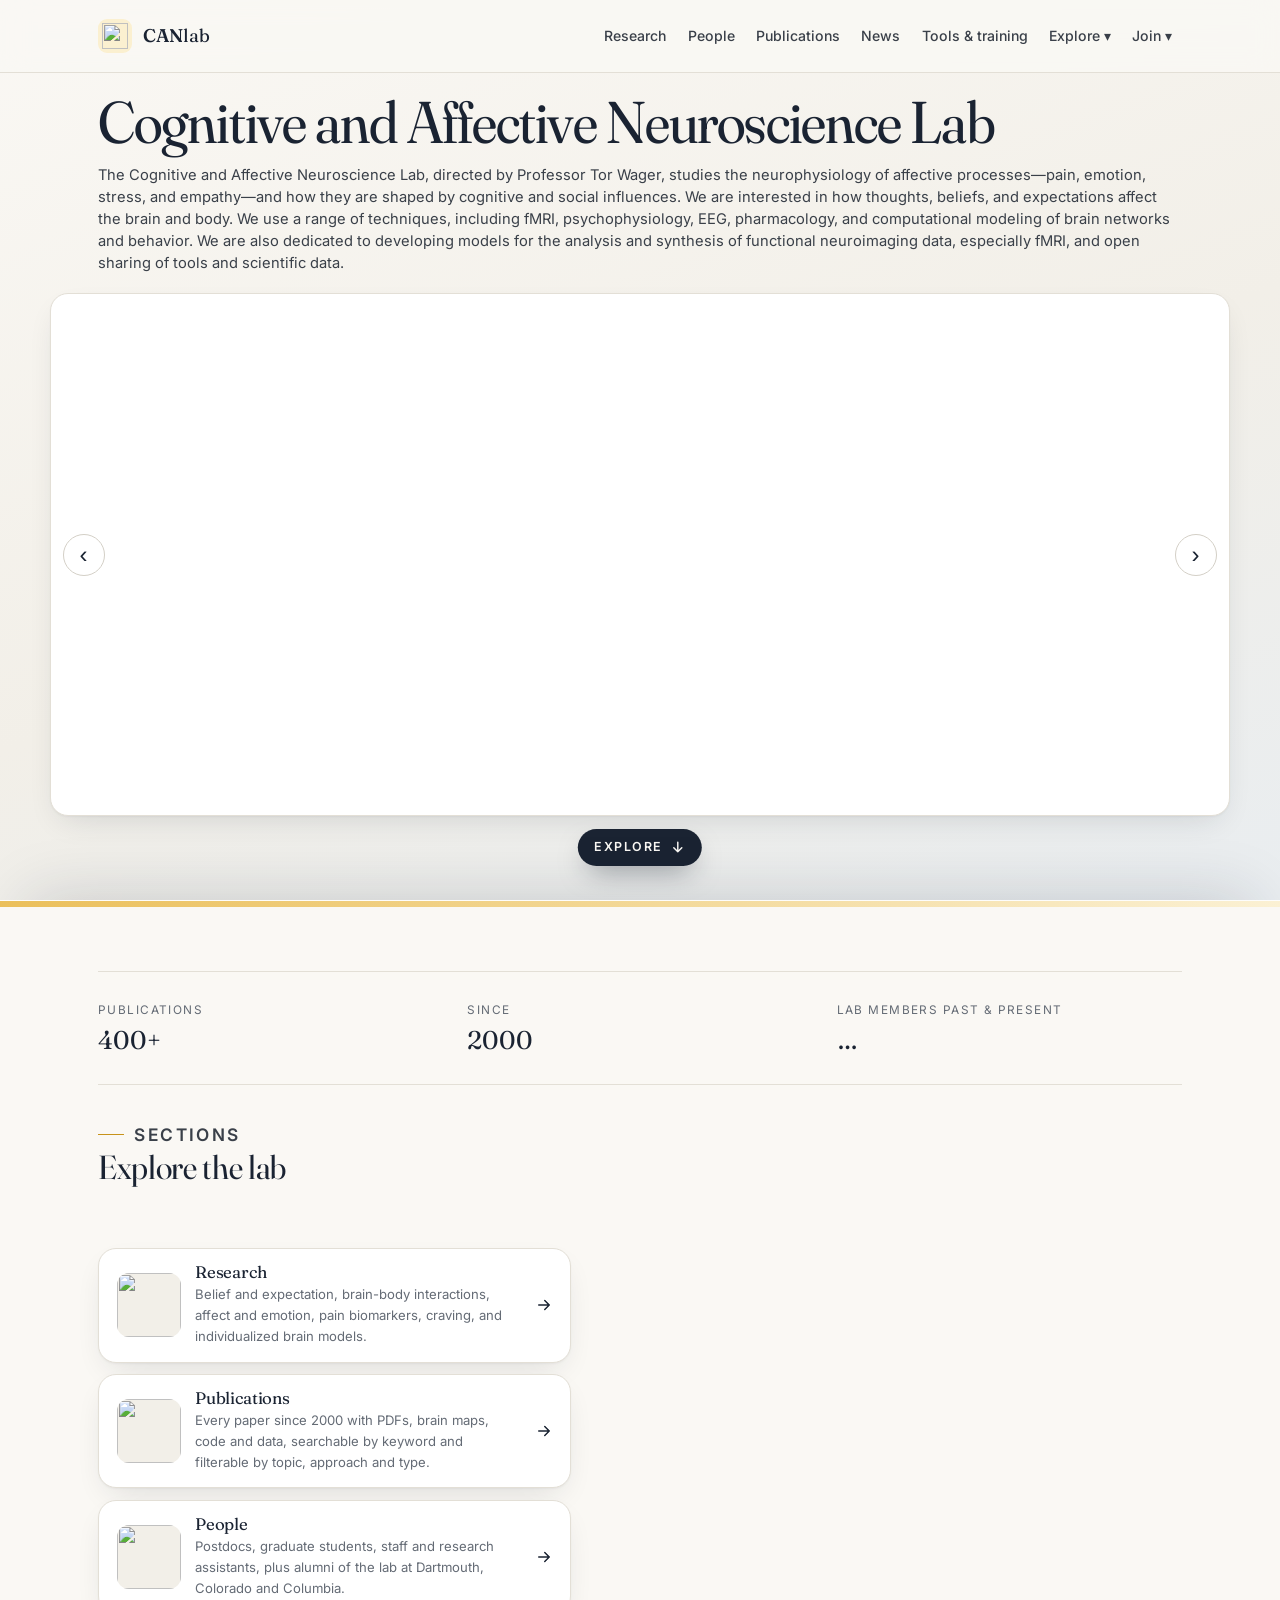
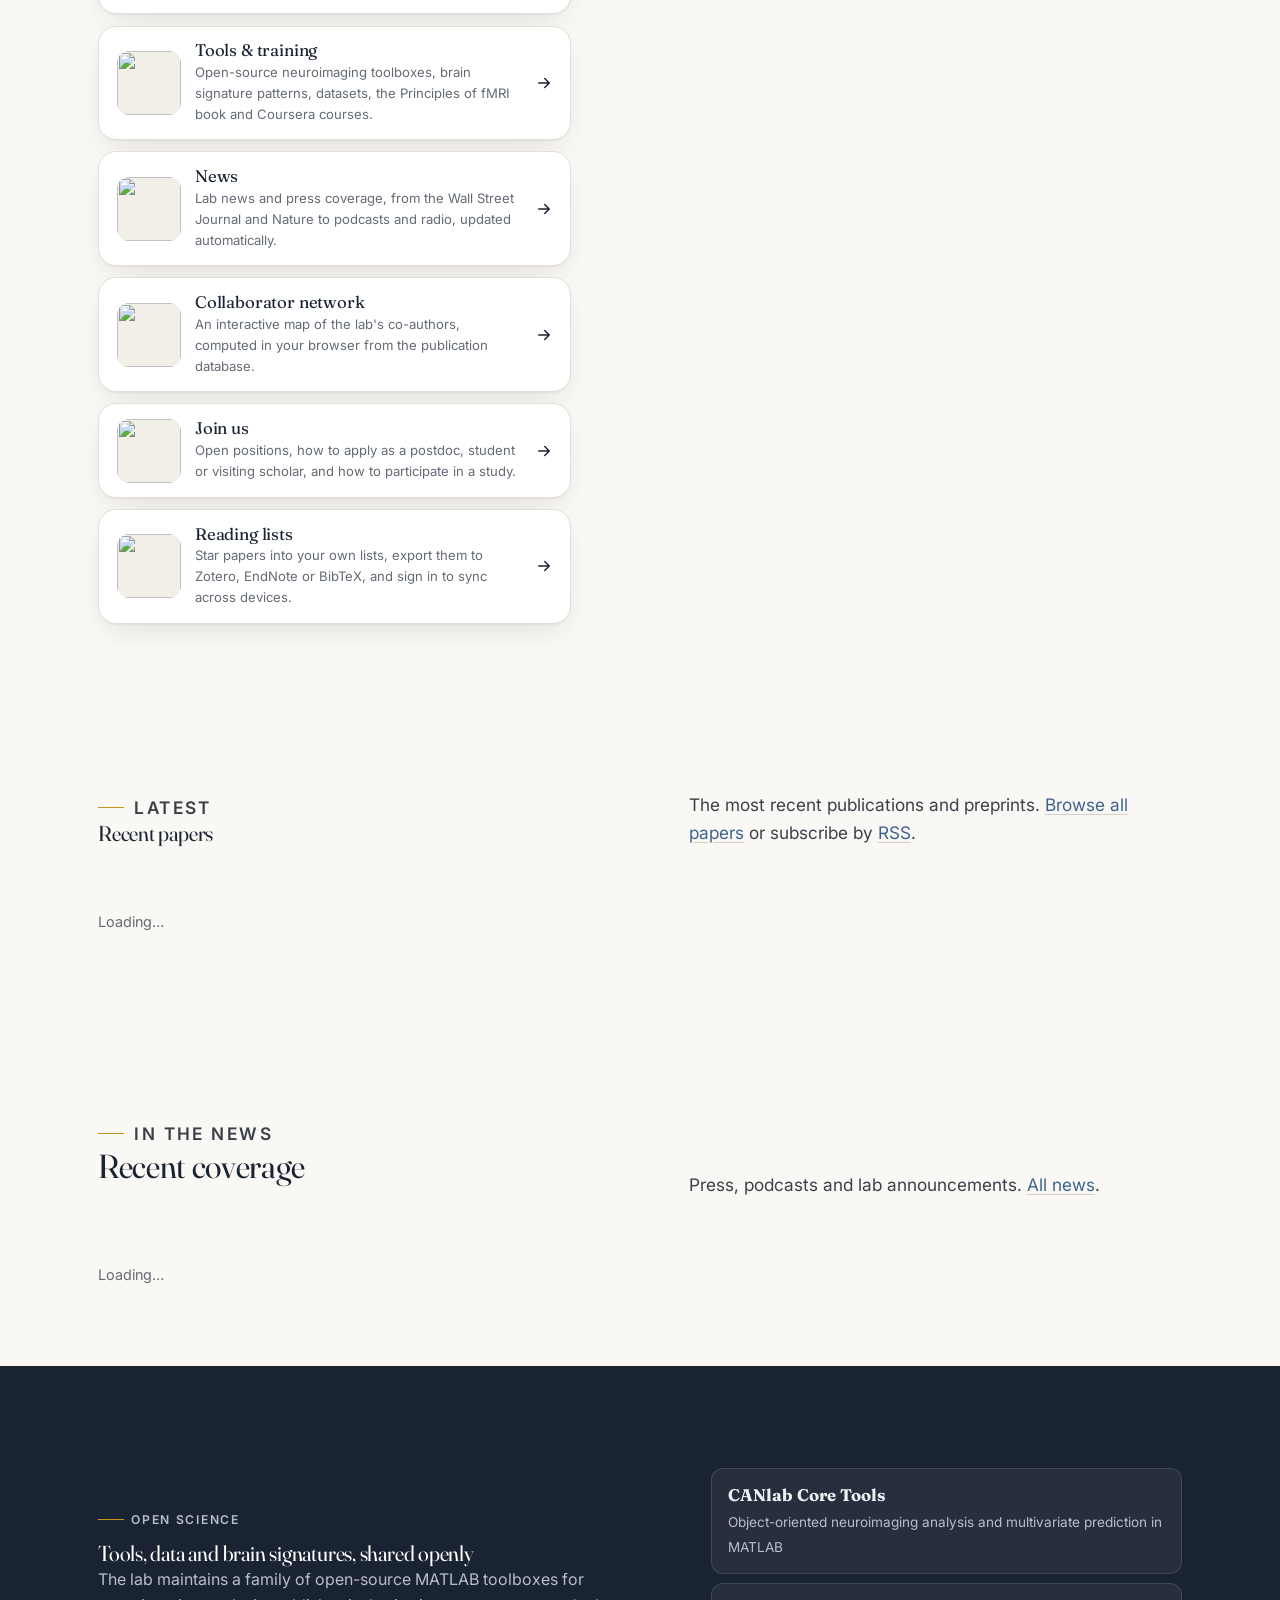
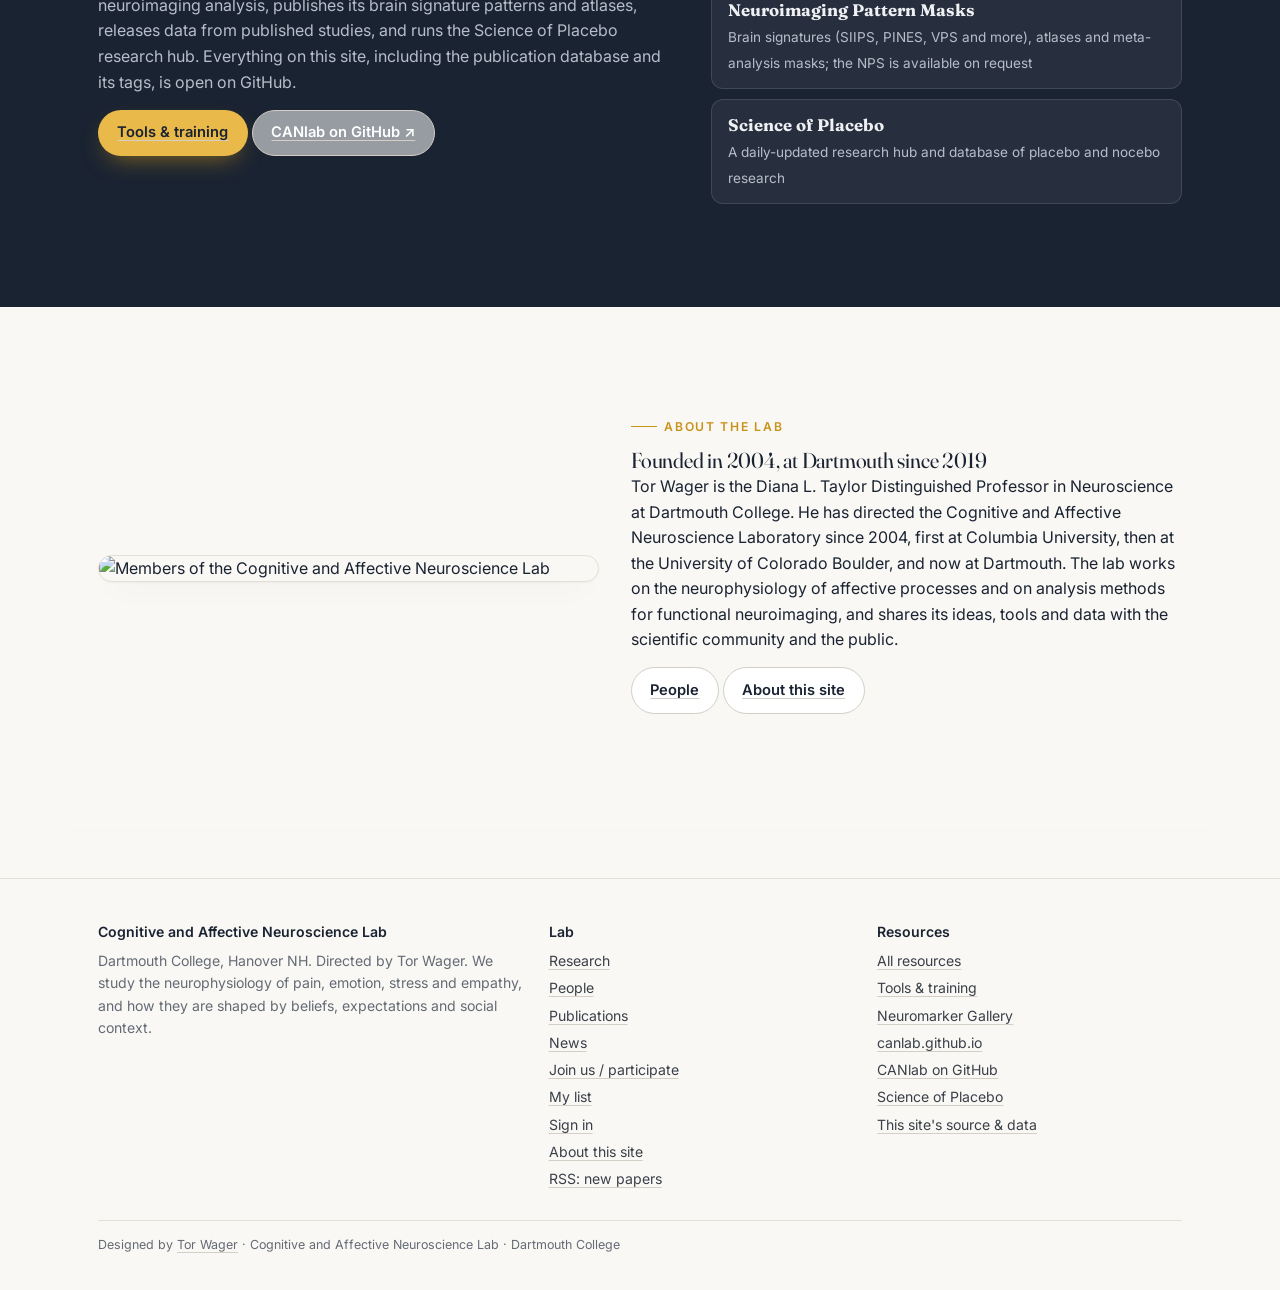
==== commit 18a47dfb: "Add Sun 2026, Resources page for Explore, neuromarker title rule - New record sun2026precision (Natu" ====
--- a/site/index.html
+++ b/site/index.html
@@ -20,7 +20,7 @@
 <meta name="twitter:image" content="https://torwager.github.io/canlab/assets/og.jpg">
 <link rel="canonical" href="https://torwager.github.io/canlab/">
 <link rel="icon" href="assets/favicon.svg?v=3" type="image/svg+xml"><link rel="alternate icon" href="assets/favicon-32.png?v=3" sizes="32x32"><link rel="apple-touch-icon" href="assets/apple-touch-icon.png?v=3">
-<link rel="stylesheet" href="assets/app.css?v=6">
+<link rel="stylesheet" href="assets/app.css?v=7">
 <script type="application/ld+json">
 {"@context":"https://schema.org","@type":"ResearchOrganization","name":"Cognitive and Affective Neuroscience Lab","alternateName":"CANlab","url":"https://torwager.github.io/canlab/","logo":"https://torwager.github.io/canlab/assets/icon-192.png","parentOrganization":{"@type":"CollegeOrUniversity","name":"Dartmouth College","url":"https://home.dartmouth.edu/"},"founder":{"@type":"Person","name":"Tor D. Wager","jobTitle":"Diana L. Taylor Distinguished Professor in Neuroscience","sameAs":["https://scholar.google.com/citations?user=8b7b-6EAAAAJ","https://github.com/torwager"]},"address":{"@type":"PostalAddress","addressLocality":"Hanover","addressRegion":"NH","addressCountry":"US"},"sameAs":["https://github.com/canlab","https://canlab.github.io","https://sites.dartmouth.edu/canlab/"]}
 </script>
@@ -190,10 +190,10 @@
 </section>
 </main>
 <div id="site-footer"></div>
-<script src="assets/config.js?v=6"></script>
-<script src="assets/app.js?v=6"></script>
-<script src="assets/layout.js?v=6"></script>
-<script src="assets/hero.js?v=6"></script>
+<script src="assets/config.js?v=7"></script>
+<script src="assets/app.js?v=7"></script>
+<script src="assets/layout.js?v=7"></script>
+<script src="assets/hero.js?v=7"></script>
 <script>
 (async function () {
   const track = document.getElementById("gallery-track"), dots = document.getElementById("gdots");
